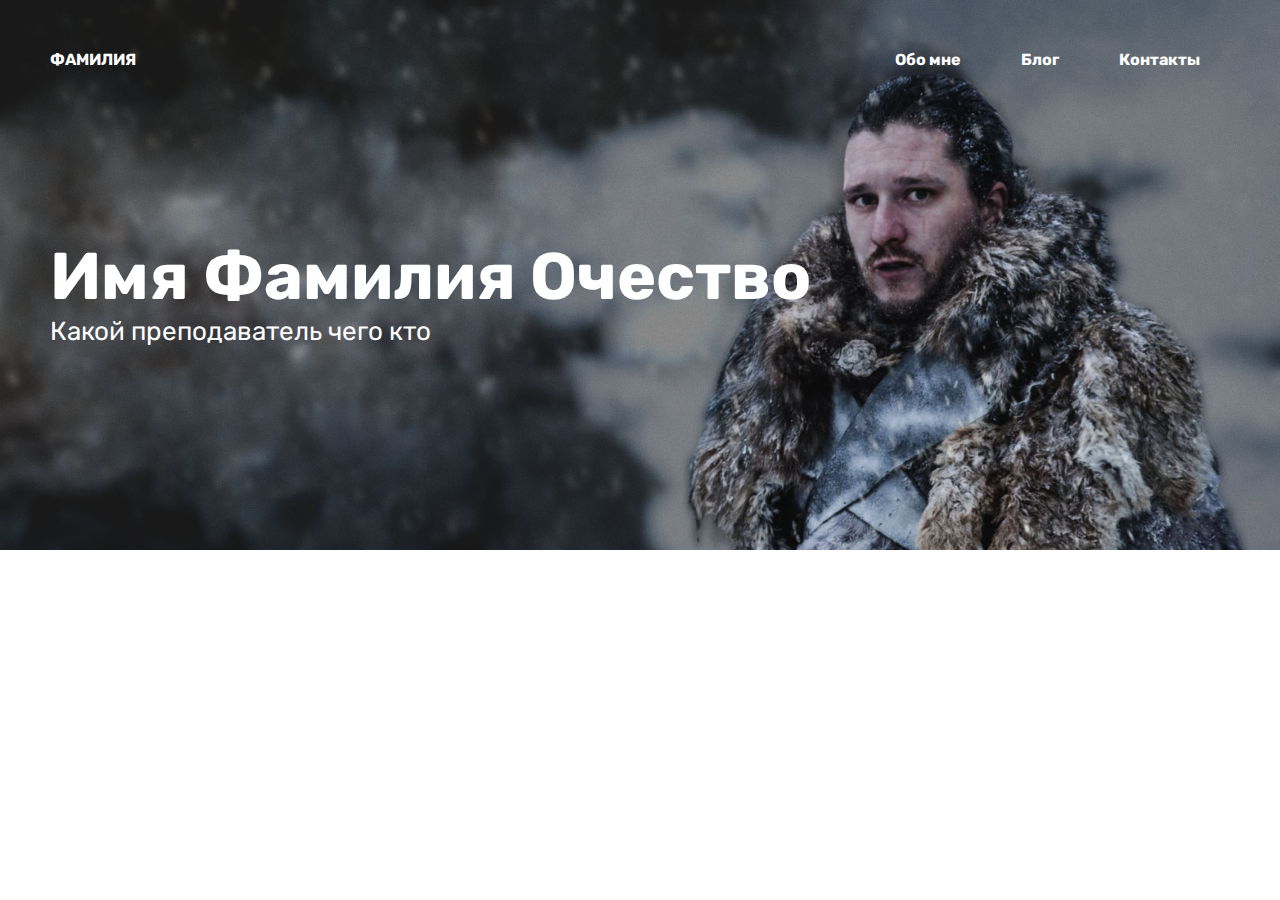
==== index.html @ 4dbf4efa "added <header> in index.html" ====
<!DOCTYPE html>
<html lang="ru">

<head>
    <meta charset="UTF-8">
    <meta name="viewport" content="width=device-width, initial-scale=1.0">
    <title>Обо мне</title>
    <link rel="stylesheet" href="./css/index.css">
</head>

<body>
    <div id="wrapper">
        <header>
            <div id="content">
                <div class="nav">
                    <a href="index.html" class="logo">Фамилия</a>
                    <ul>
                        <li><a href="index.html">Обо мне</a></li>
                        <li><a href="news.html">Блог</a></li>
                        <li><a href="contact.html">Контакты</a></li>
                    </ul>
                </div>

                <div class="text">
                    <h1>Имя Фамилия Очество</h1>
                    <p>Какой преподаватель чего кто</p>
                </div>
            </div>
        </header>
    </div>
</body>

</html>
---- css/index.css ----
@import url("https://fonts.googleapis.com/css?family=Rubik&display=swap");

*
{
    box-sizing: border-box;
    margin: 0;
    padding: 0;
}

html, body, #wrapper
{
    min-height: 100%;
}

body
{
    font-family: "Rubik", sans-serif;

    min-width: 320px;
}


#content
{
    max-width: 1440px;
    margin: 0 auto;
    padding: 50px;

    flex-grow: 1;
}

header
{
    display: flex;

    min-height: 550px;

    background-image: url("../img/background_2.jpg");
    background-repeat: no-repeat;
    background-position: top right;
    background-size: cover;
}

header #content
{
    display: flex;

    flex-flow: column nowrap;
}
header #content .nav
{
    display: flex;

    flex-flow: row nowrap;
    justify-content: space-between;
}

header #content .nav .logo
{
    margin-bottom: 15px;

    text-transform: uppercase;
}

header #content .nav a
{
    font-weight: bold;

    position: relative;

    text-decoration: none;

    color: #FFFFFF;;
}

header #content .nav a:not(.logo)::after
{
    position: absolute;
    bottom: 0;
    left: 0;

    width: 100%;
    height: 2px;

    content: "";
    transition: 0.3s all;
    transform: scale(0);

    background-color: #FFFFFF;
}

header #content .nav a:hover::after
{
    transform: scale(1);
}

header #content .nav ul
{
    display: flex;

    list-style-type: none;

    flex-flow: row nowrap;
}

header #content .nav ul li a
{
    margin: 0 15px;
    padding: 5px 15px;

    text-align: center;
}

header #content .text
{
    display: flex;

    color: #FFFFFF;

    align-content: center;
    flex-flow: column nowrap;
    flex-grow: 1;
    flex-grow: 1;
    justify-content: center;
}

header #content .text h1
{
    font-size: 66px;
}

header #content .text p
{
    font-size: 26px;
}

@media screen and (max-width: 700px)
{
    #content
    {
        padding: 25px;
    }

    header #content .nav p
    {
        margin-bottom: 25px;
    }

    header #content .nav
    {
        align-items: center;
        flex-flow: column nowrap;
        justify-content: center;
    }

    header #content .nav ul li
    {
        display: flex;

        align-self: center;
        flex-grow: 1;
        justify-content: center;
    }
    header #content .nav ul li a
    {
        margin: unset;
    }
}

@media screen and (max-width: 485px)
{
    #contact form p, #contact form input, #contact form textarea
    {
        width: 100%;
    }
}
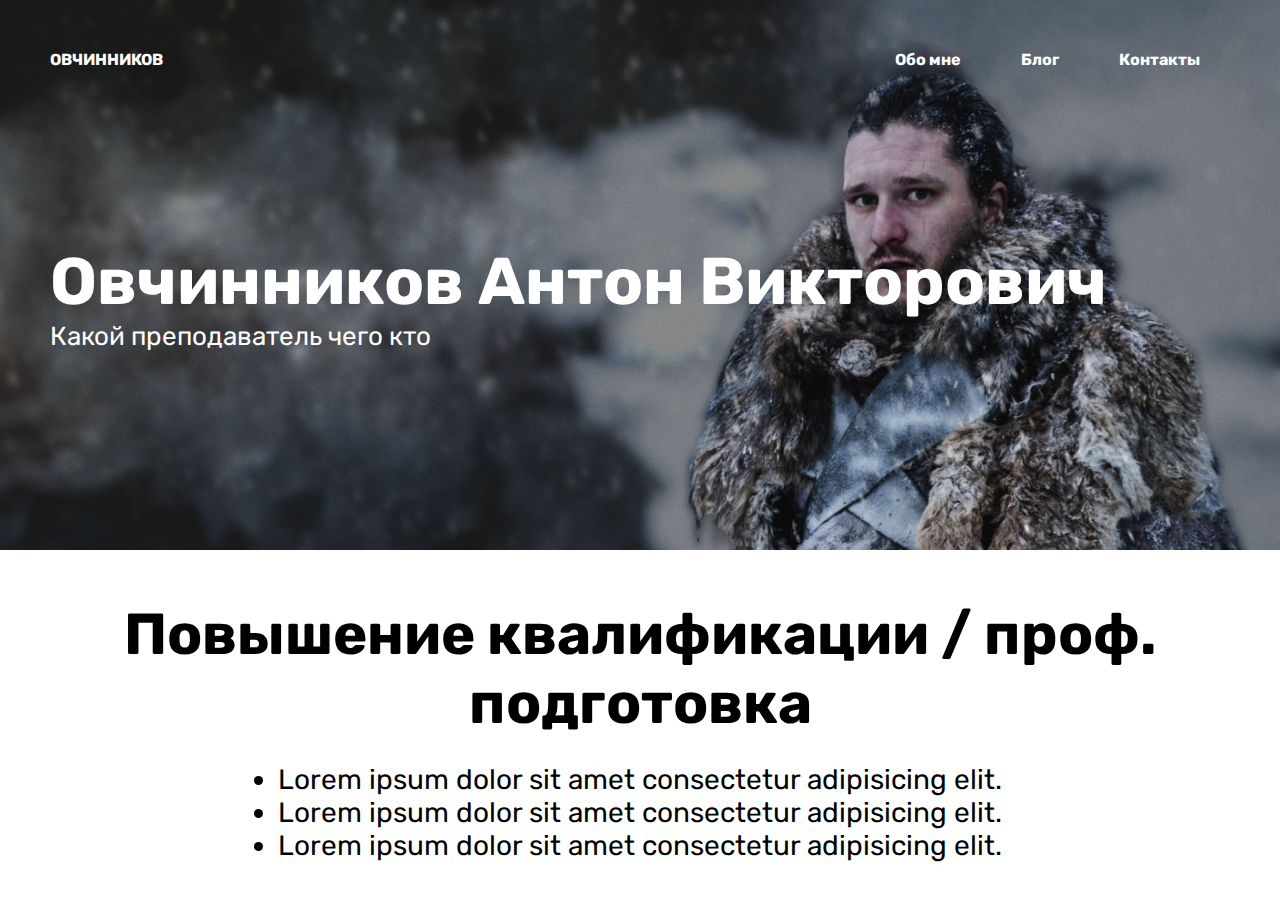
==== commit 955b15c7: "index.html (added blcok one) + bug fix" ====
--- a/index.html
+++ b/index.html
@@ -13,7 +13,7 @@
         <header>
             <div id="content">
                 <div class="nav">
-                    <a href="index.html" class="logo">Фамилия</a>
+                    <a href="index.html" class="logo">Овчинников</a>
                     <ul>
                         <li><a href="index.html">Обо мне</a></li>
                         <li><a href="news.html">Блог</a></li>
@@ -22,11 +22,24 @@
                 </div>
 
                 <div class="text">
-                    <h1>Имя Фамилия Очество</h1>
+                    <h1>Овчинников Антон Викторович</h1>
                     <p>Какой преподаватель чего кто</p>
                 </div>
             </div>
         </header>
+
+        <div id="block_one">
+            <div id="content">
+                <h2>Повышение квалификации / проф. подготовка</h2>
+                <ul>
+                    <li>Lorem ipsum dolor sit amet consectetur adipisicing elit.</li>
+                    <li>Lorem ipsum dolor sit amet consectetur adipisicing elit.</li>
+                    <li>Lorem ipsum dolor sit amet consectetur adipisicing elit.</li>
+                </ul>
+            </div>
+        </div>
+
+
     </div>
 </body>
 
--- a/css/index.css
+++ b/css/index.css
@@ -57,7 +57,7 @@
 
 header #content .nav .logo
 {
-    margin-bottom: 15px;
+    margin-bottom: 25px;
 
     text-transform: uppercase;
 }
@@ -134,11 +134,36 @@
     font-size: 26px;
 }
 
+#block_one #content
+{
+    display: flex;
+
+    align-items: center;
+    flex-flow: column nowrap;
+    justify-content: center;
+}
+
+#block_one #content h2
+{
+    font-size: 58px;
+
+    margin-bottom: 25px;
+
+    text-align: center;
+}
+
+#block_one #content ul li
+{
+    font-size: 28px;
+
+    text-align: center;
+}
+
 @media screen and (max-width: 700px)
 {
     #content
     {
-        padding: 25px;
+        padding: 45px 25px;
     }
 
     header #content .nav p
@@ -165,6 +190,22 @@
     {
         margin: unset;
     }
+    header #content .text h1, header #content .text p
+    {
+        text-align: center;
+    }
+    header #content .text h1
+    {
+        font-size: 43px;
+    }
+    #block_one #content h2
+    {
+        font-size: 38px;
+    }
+    #block_one #content ul li
+    {
+        font-size: 23px;
+    }
 }
 
 @media screen and (max-width: 485px)
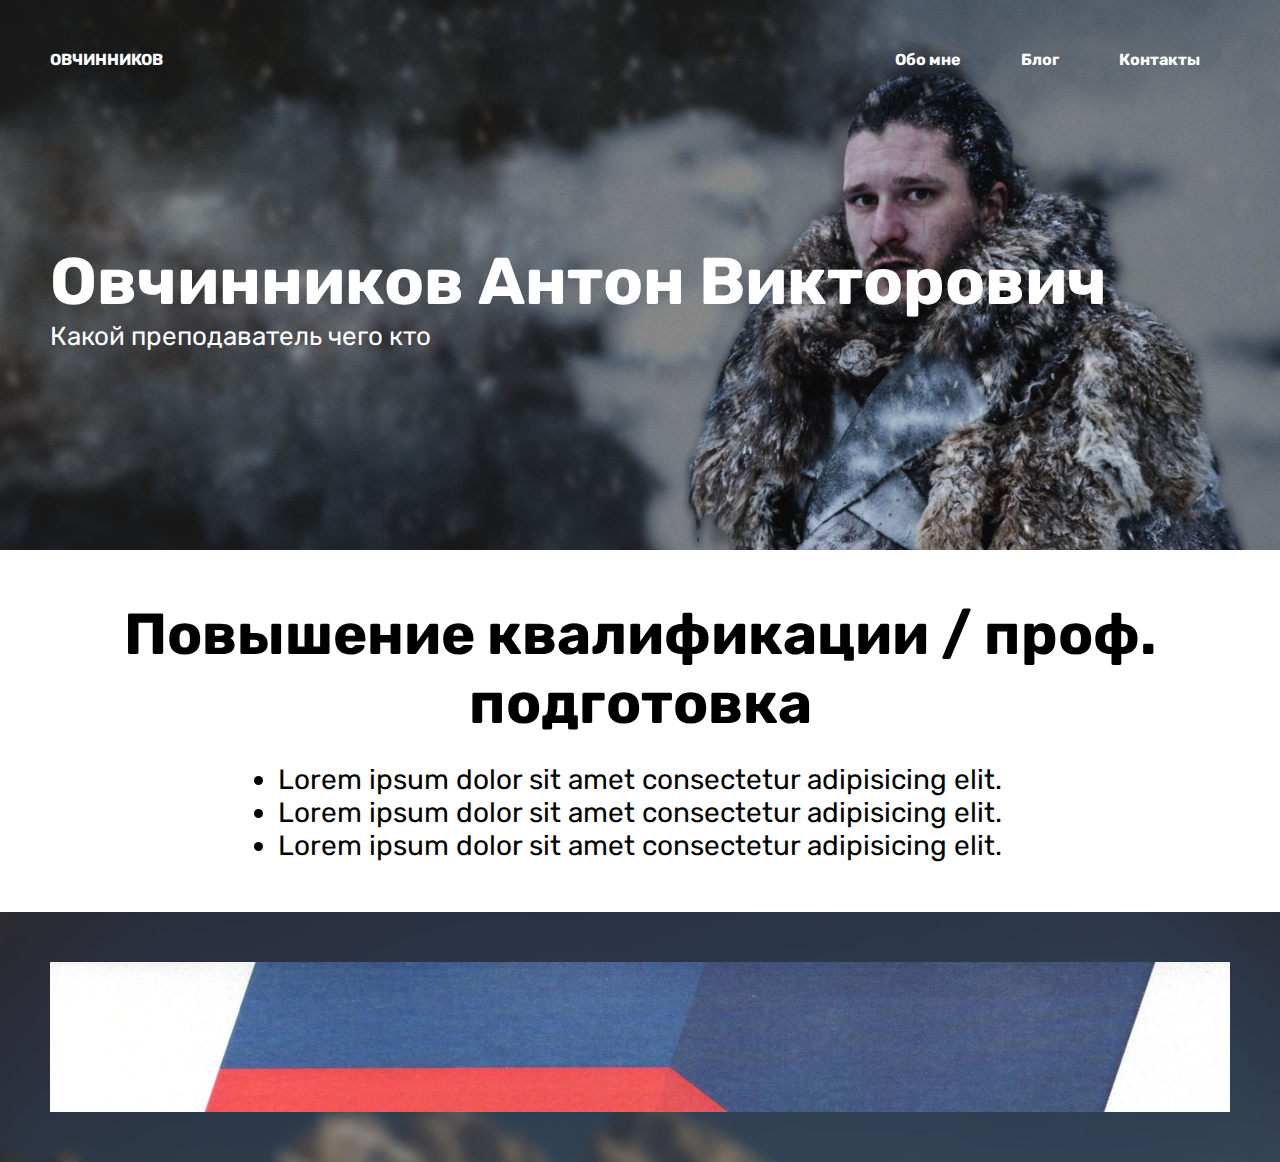
==== commit 3afe34cd: "(wip) start block_two" ====
--- a/index.html
+++ b/index.html
@@ -39,7 +39,11 @@
             </div>
         </div>
 
-
+        <div id="block_two">
+            <div id="content">
+                <div class="item"></div>
+            </div>
+        </div>
     </div>
 </body>
 
--- a/css/index.css
+++ b/css/index.css
@@ -159,6 +159,31 @@
     text-align: center;
 }
 
+#block_two
+{
+    background-image: url("../img/background_1.jpg");
+    background-repeat: no-repeat;
+    background-position: top right;
+    background-size: cover;
+}
+
+#block_two #content
+{
+    display: flex;
+
+    align-items: center;
+    flex-flow: row nowrap;
+    justify-content: center;
+}
+
+#block_two #content .item
+{
+    width: 100%;
+    height: 150px;
+
+    background-image: url("../img/temp_bumaga.jpg");
+}
+
 @media screen and (max-width: 700px)
 {
     #content
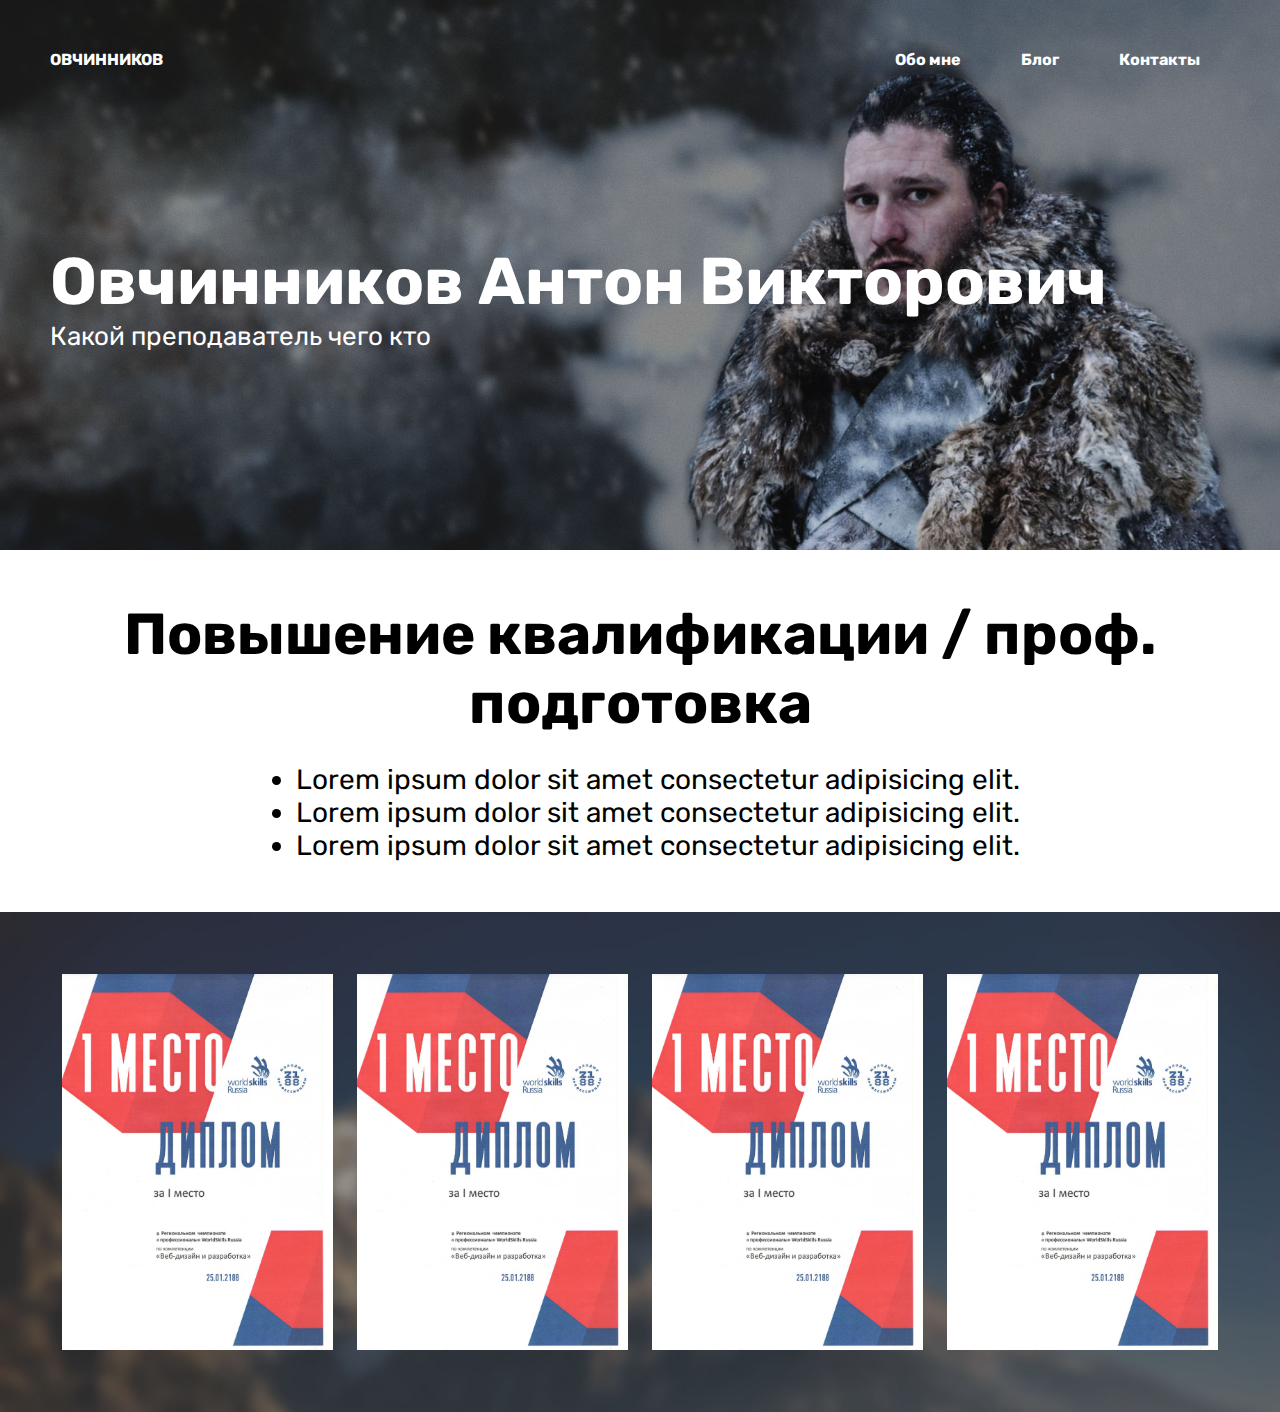
==== commit 8fc3cd88: "block-two" ====
--- a/index.html
+++ b/index.html
@@ -16,7 +16,7 @@
                     <a href="index.html" class="logo">Овчинников</a>
                     <ul>
                         <li><a href="index.html">Обо мне</a></li>
-                        <li><a href="news.html">Блог</a></li>
+                        <li><a href="news.php">Блог</a></li>
                         <li><a href="contact.html">Контакты</a></li>
                     </ul>
                 </div>
@@ -41,9 +41,14 @@
 
         <div id="block_two">
             <div id="content">
-                <div class="item"></div>
+                <img src="./img/temp_bumaga.jpg" alt="certificate" title="За то-то" class="item">
+                <img src="./img/temp_bumaga.jpg" alt="certificate" title="За это" class="item">
+                <img src="./img/temp_bumaga.jpg" alt="certificate" title="За и за то" class="item">
+                <img src="./img/temp_bumaga.jpg" alt="certificate" title="За за вот это" class="item">
             </div>
         </div>
+
+        
     </div>
 </body>
 
--- a/css/index.css
+++ b/css/index.css
@@ -143,6 +143,11 @@
     justify-content: center;
 }
 
+#block_one #content ul
+{
+    margin-left: 35px;
+}
+
 #block_one #content h2
 {
     font-size: 58px;
@@ -172,16 +177,20 @@
     display: flex;
 
     align-items: center;
-    flex-flow: row nowrap;
+    flex-flow: row wrap;
     justify-content: center;
 }
 
 #block_two #content .item
 {
-    width: 100%;
-    height: 150px;
+    width: 155px;
+    margin: 1%;
 
     background-image: url("../img/temp_bumaga.jpg");
+    background-repeat: no-repeat;
+    background-size: contain;
+
+    flex-grow: 1;
 }
 
 @media screen and (max-width: 700px)
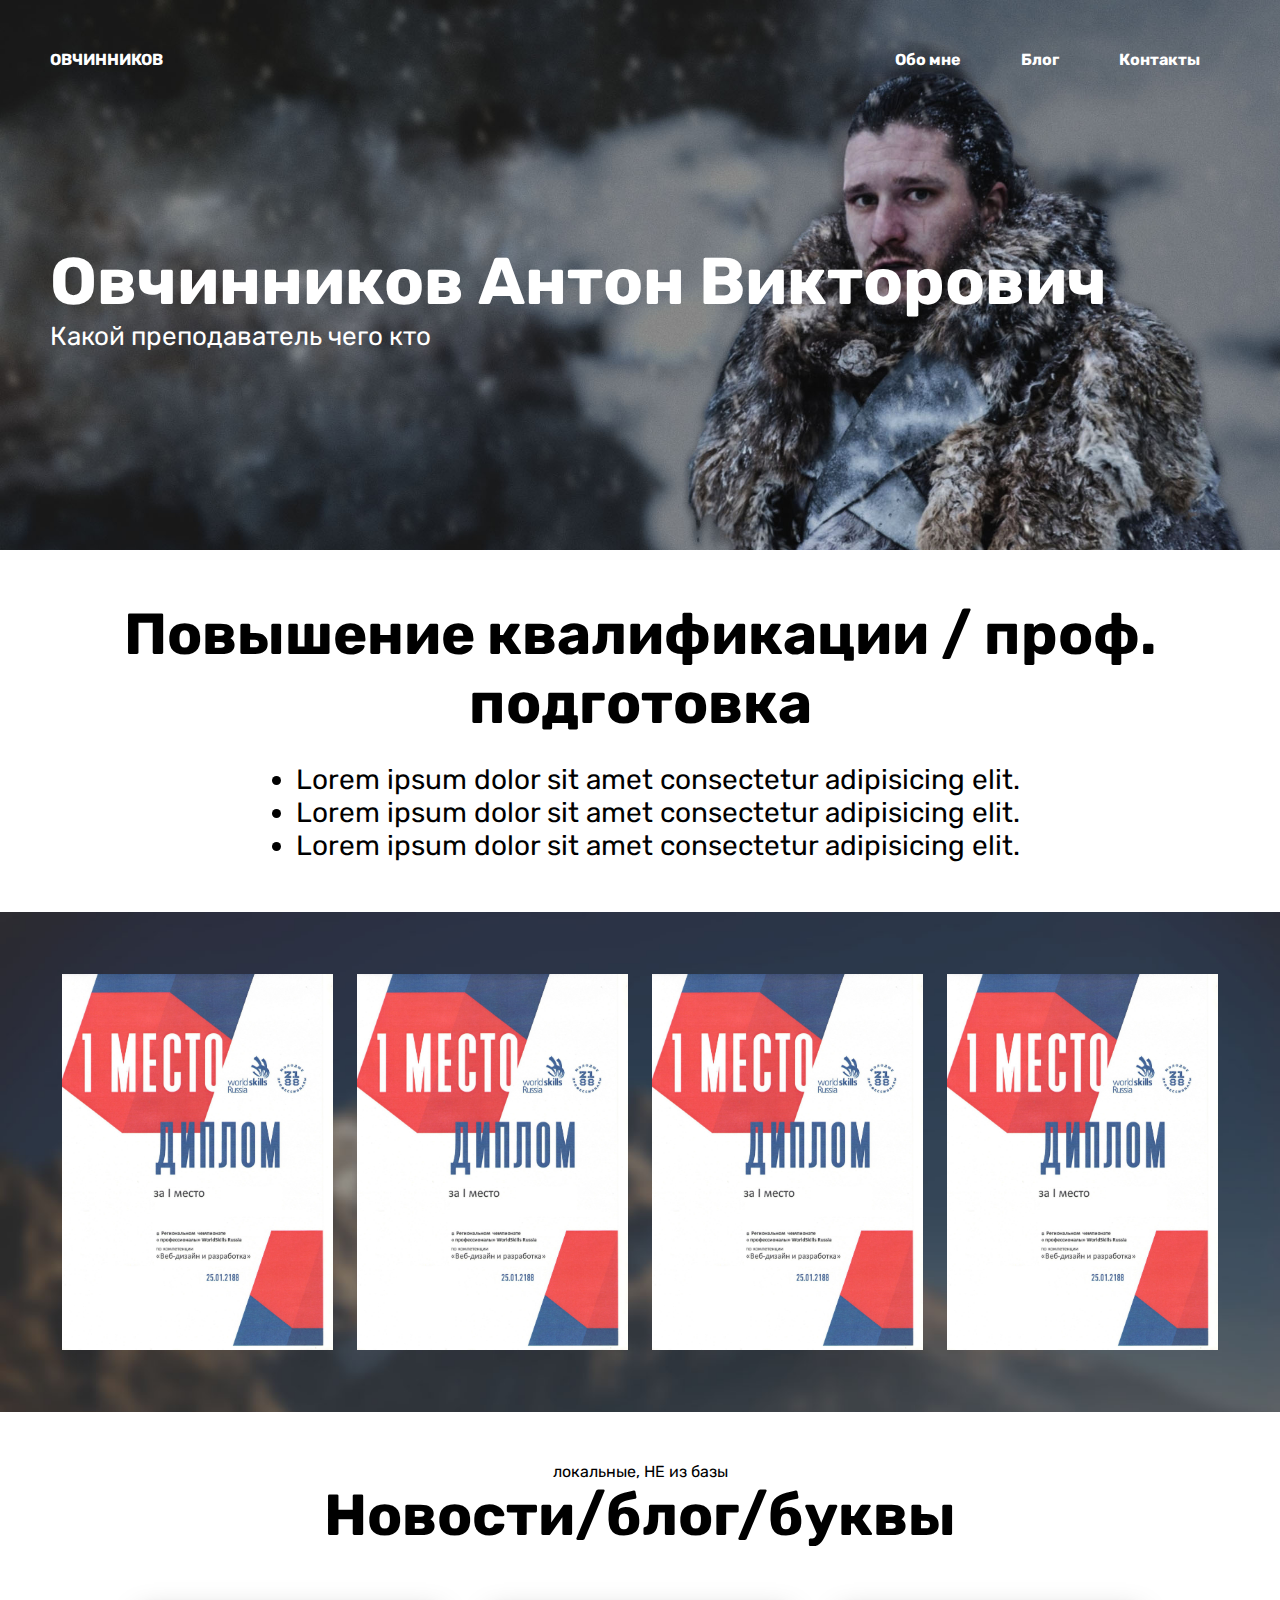
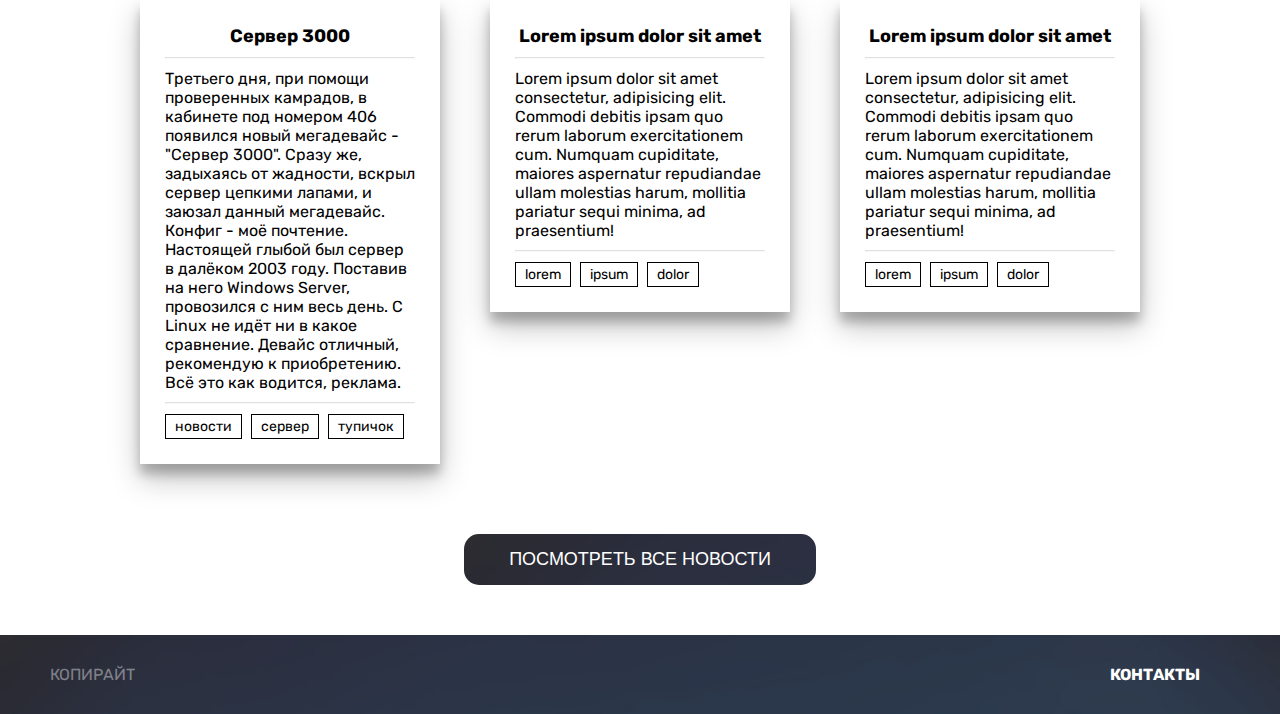
==== commit 99717591: "footer" ====
--- a/index.html
+++ b/index.html
@@ -48,7 +48,50 @@
             </div>
         </div>
 
-        
+        <div id="block_three">
+            <div id="content">
+                <p> локальные, НЕ из базы</p>
+                <h2>Новости/блог/буквы</h2> 
+                <div class="posts">
+                    <!-- СЮДЫ ПШП -->
+                    <div class="post">
+                        <p class="post_title"> Сервер 3000</p>
+                        <hr>
+                        <p class="post_text"> Третьего дня, при помощи проверенных камрадов, в кабинете под номером 406 появился новый мегадевайс - "Сервер 3000". Сразу же, задыхаясь от жадности, вскрыл сервер цепкими лапами, и заюзал данный мегадевайс. Конфиг - моё почтение. Настоящей глыбой был сервер в далёком 2003 году. Поставив на него Windows Server, провозился с ним весь день. С Linux не идёт ни в какое сравнение. Девайс отличный, рекомендую к приобретению. Всё это как водится, реклама. </p>
+                        <hr>
+                        <p class="post_tags"> новости </p> 
+                        <p class="post_tags"> сервер </p> 
+                        <p class="post_tags"> тупичок </p>
+                    </div>
+                    <div class="post">
+                        <p class="post_title"> Lorem ipsum dolor sit amet</p>
+                        <hr>
+                        <p class="post_text"> Lorem ipsum dolor sit amet consectetur, adipisicing elit. Commodi debitis ipsam quo rerum laborum exercitationem cum. Numquam cupiditate, maiores aspernatur repudiandae ullam molestias harum, mollitia pariatur sequi minima, ad praesentium! </p>
+                        <hr>
+                        <p class="post_tags"> lorem </p> 
+                        <p class="post_tags"> ipsum </p> 
+                        <p class="post_tags"> dolor </p>
+                    </div>
+                    <div class="post">
+                        <p class="post_title"> Lorem ipsum dolor sit amet</p>
+                        <hr>
+                        <p class="post_text"> Lorem ipsum dolor sit amet consectetur, adipisicing elit. Commodi debitis ipsam quo rerum laborum exercitationem cum. Numquam cupiditate, maiores aspernatur repudiandae ullam molestias harum, mollitia pariatur sequi minima, ad praesentium! </p>
+                        <hr>
+                        <p class="post_tags"> lorem </p> 
+                        <p class="post_tags"> ipsum </p> 
+                        <p class="post_tags"> dolor </p>
+                    </div>
+                </div>
+                <button href="./news.php">ПОСМОТРЕТЬ ВСЕ НОВОСТИ</button>
+            </div>
+        </div>
+
+        <footer>
+            <div id="content">
+                <p>КОПИРАЙТ </p>
+                <a href="./contact.html">КОНТАКТЫ</a>
+            </div>
+        </footer>
     </div>
 </body>
 
--- a/css/index.css
+++ b/css/index.css
@@ -62,7 +62,7 @@
     text-transform: uppercase;
 }
 
-header #content .nav a
+header #content .nav a, footer #content a
 {
     font-weight: bold;
 
@@ -73,7 +73,7 @@
     color: #FFFFFF;;
 }
 
-header #content .nav a:not(.logo)::after
+header #content .nav a:not(.logo)::after, footer #content a::after
 {
     position: absolute;
     bottom: 0;
@@ -89,7 +89,7 @@
     background-color: #FFFFFF;
 }
 
-header #content .nav a:hover::after
+header #content .nav a:hover::after, footer #content a:hover::after
 {
     transform: scale(1);
 }
@@ -193,6 +193,138 @@
     flex-grow: 1;
 }
 
+#block_three #content
+{
+    display: flex;
+
+    align-items: center;
+    flex-flow: column nowrap;
+    justify-content: center;
+}
+#block_three #content h2
+{
+    font-size: 58px;
+
+    margin-bottom: 25px;
+
+    text-align: center;
+}
+
+#block_three #content .posts
+{
+    display: flex;
+
+    align-self: center;
+    flex-flow: row wrap;
+    justify-content: center;
+}
+
+#block_three #content .post
+{
+    width: 300px;
+    margin: 25px;
+    padding: 25px;
+
+    box-shadow: 0 14px 28px rgba(0,0,0,0.25), 0 10px 10px rgba(0,0,0,0.22);
+
+    align-self: flex-start;
+    flex-grow: 1;
+}
+
+#block_three #content .post .post_title
+{
+    font-size: 18px;
+    font-weight: bold;
+
+    margin: 0 0 10px 0;
+
+    text-align: center;
+}
+
+#block_three #content .post .post_text
+{
+    font-size: 16px;
+
+    margin: 10px 0;
+}
+
+#block_three #content .post .post_tags
+{
+    font-size: 14px;
+
+    display: inline-block;
+
+    margin: 10px 5px 0 0;
+    padding: 3px 9px;
+
+    text-align: center;
+
+    border: 1px solid black;
+}
+
+#block_three #content .post hr
+{
+    opacity: 0.3;
+}
+
+#block_three #content button
+{
+    font-size: 18px;
+
+    margin-top: 45px;
+    padding: 15px 45px;
+
+    cursor: pointer;
+    transition: 1s all;
+
+    color: white;
+    border: 0;
+    border-radius: 15px;
+    background: url("../img/background_1.jpg");
+}
+
+#block_three #content button:hover
+{
+    transform: scale(1.05);
+}
+
+footer
+{
+    background-image: url("../img/background_1.jpg");
+    background-repeat: no-repeat;
+    background-size: cover;
+}
+
+footer #content
+{
+    display: flex;
+
+    padding: 15px 50px;
+
+    align-items: center;
+    flex-flow: row wrap;
+    justify-content: space-between;
+}
+footer #content a, footer #content p
+{
+    text-align: center;
+
+    color: #FFFFFF;
+}
+
+footer #content p
+{
+    opacity: 0.4;
+}
+
+footer #content a
+{
+    position: relative;
+
+    margin: 10px 15px 10px 15px;
+    padding: 5px 15px;
+}
+
 @media screen and (max-width: 700px)
 {
     #content
@@ -240,12 +372,22 @@
     {
         font-size: 23px;
     }
+
+    #block_three #content
+    {
+        padding: 45px 15px;
+    }
+    #block_three #content .post
+    {
+        width: 100%;
+        margin: 5px;
+    }
 }
 
 @media screen and (max-width: 485px)
 {
-    #contact form p, #contact form input, #contact form textarea
-    {
-        width: 100%;
-    }
-}
+    footer #content
+    {
+        flex-flow: column nowrap;
+    }
+}
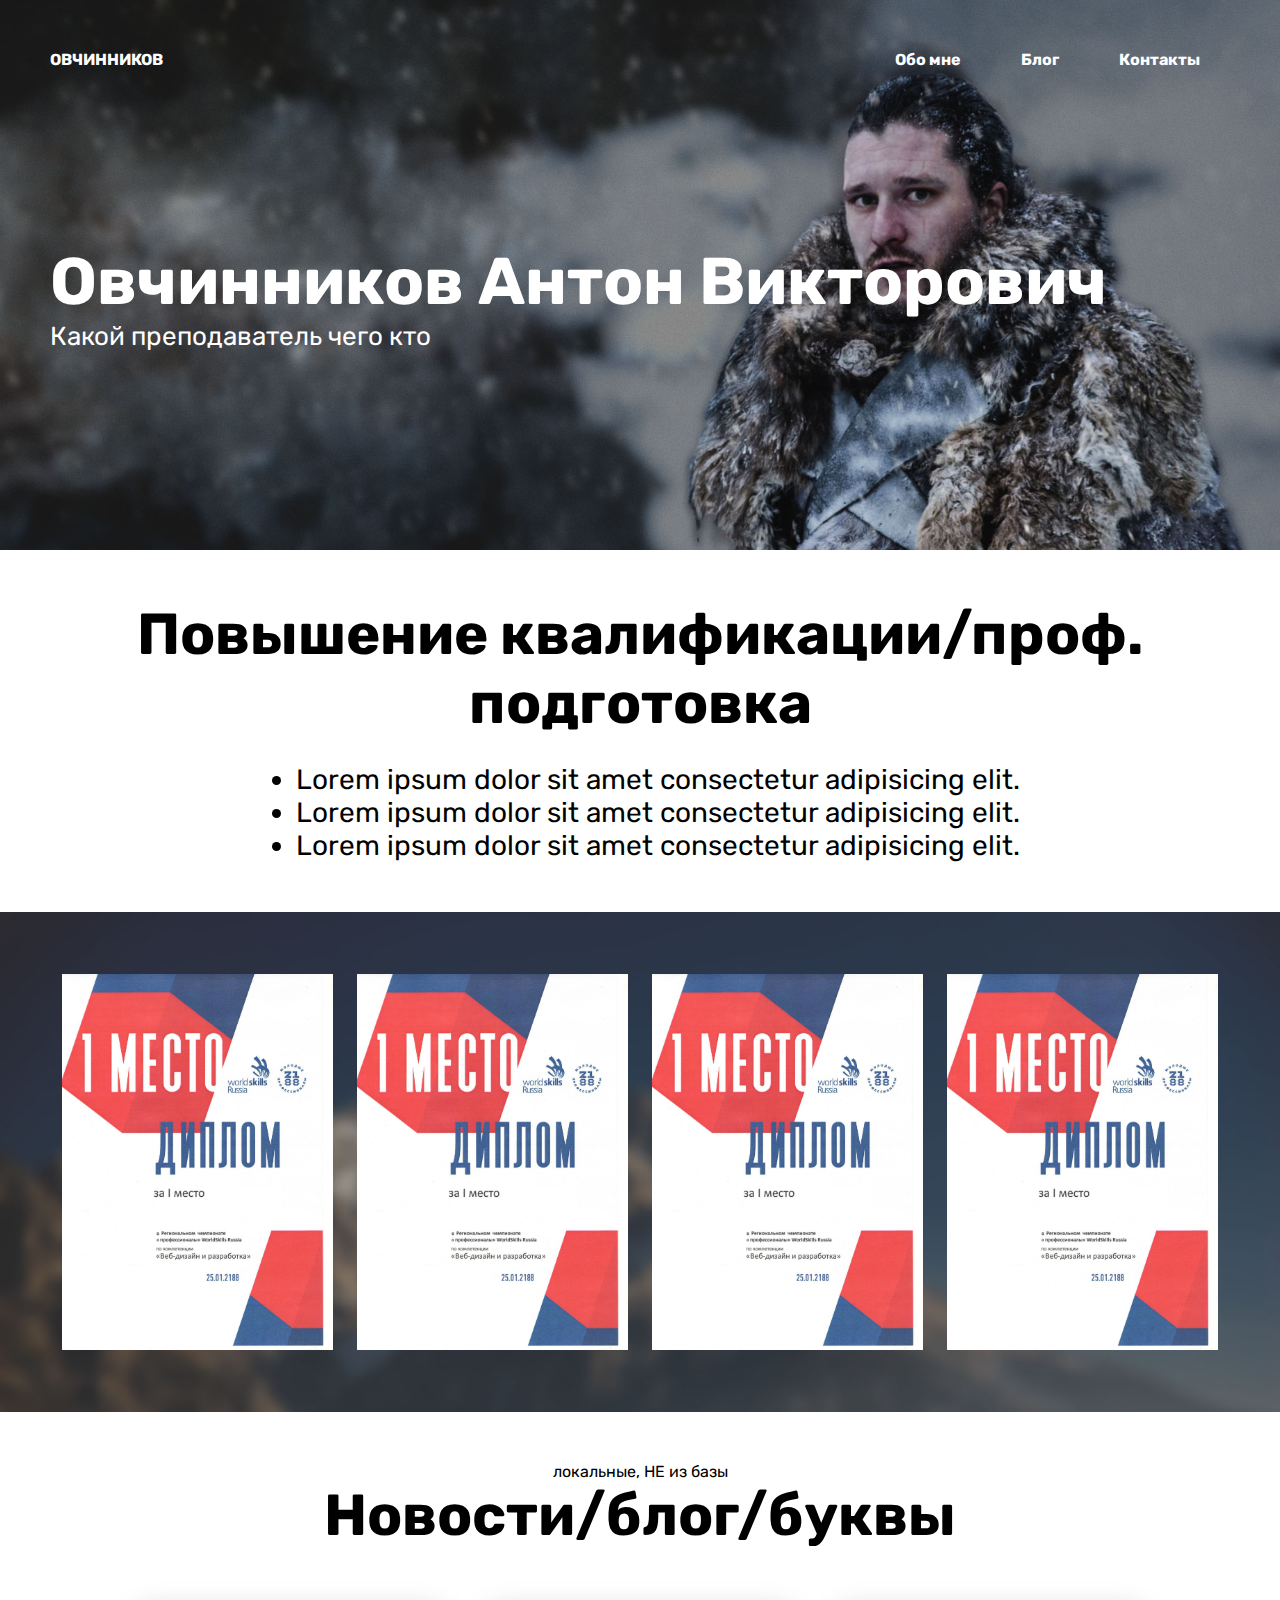
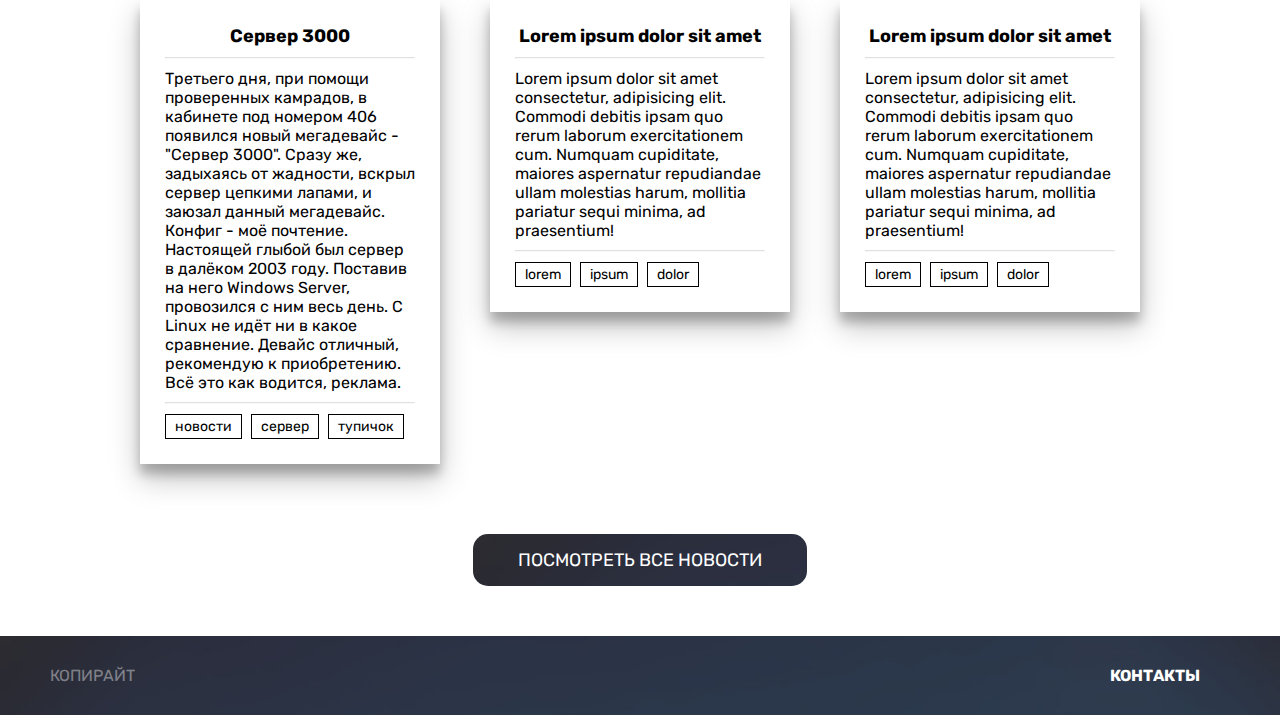
==== commit 9d867dbd: "<button> to <a>" ====
--- a/index.html
+++ b/index.html
@@ -30,7 +30,7 @@
 
         <div id="block_one">
             <div id="content">
-                <h2>Повышение квалификации / проф. подготовка</h2>
+                <h2>Повышение квалификации/проф. подготовка</h2>
                 <ul>
                     <li>Lorem ipsum dolor sit amet consectetur adipisicing elit.</li>
                     <li>Lorem ipsum dolor sit amet consectetur adipisicing elit.</li>
@@ -82,7 +82,7 @@
                         <p class="post_tags"> dolor </p>
                     </div>
                 </div>
-                <button href="./news.php">ПОСМОТРЕТЬ ВСЕ НОВОСТИ</button>
+                <a href="./news.php">ПОСМОТРЕТЬ ВСЕ НОВОСТИ</a>
             </div>
         </div>
 
--- a/css/index.css
+++ b/css/index.css
@@ -267,7 +267,7 @@
     opacity: 0.3;
 }
 
-#block_three #content button
+#block_three #content a
 {
     font-size: 18px;
 
@@ -276,6 +276,7 @@
 
     cursor: pointer;
     transition: 1s all;
+    text-decoration: none;
 
     color: white;
     border: 0;
@@ -283,7 +284,7 @@
     background: url("../img/background_1.jpg");
 }
 
-#block_three #content button:hover
+#block_three #content a:hover
 {
     transform: scale(1.05);
 }
